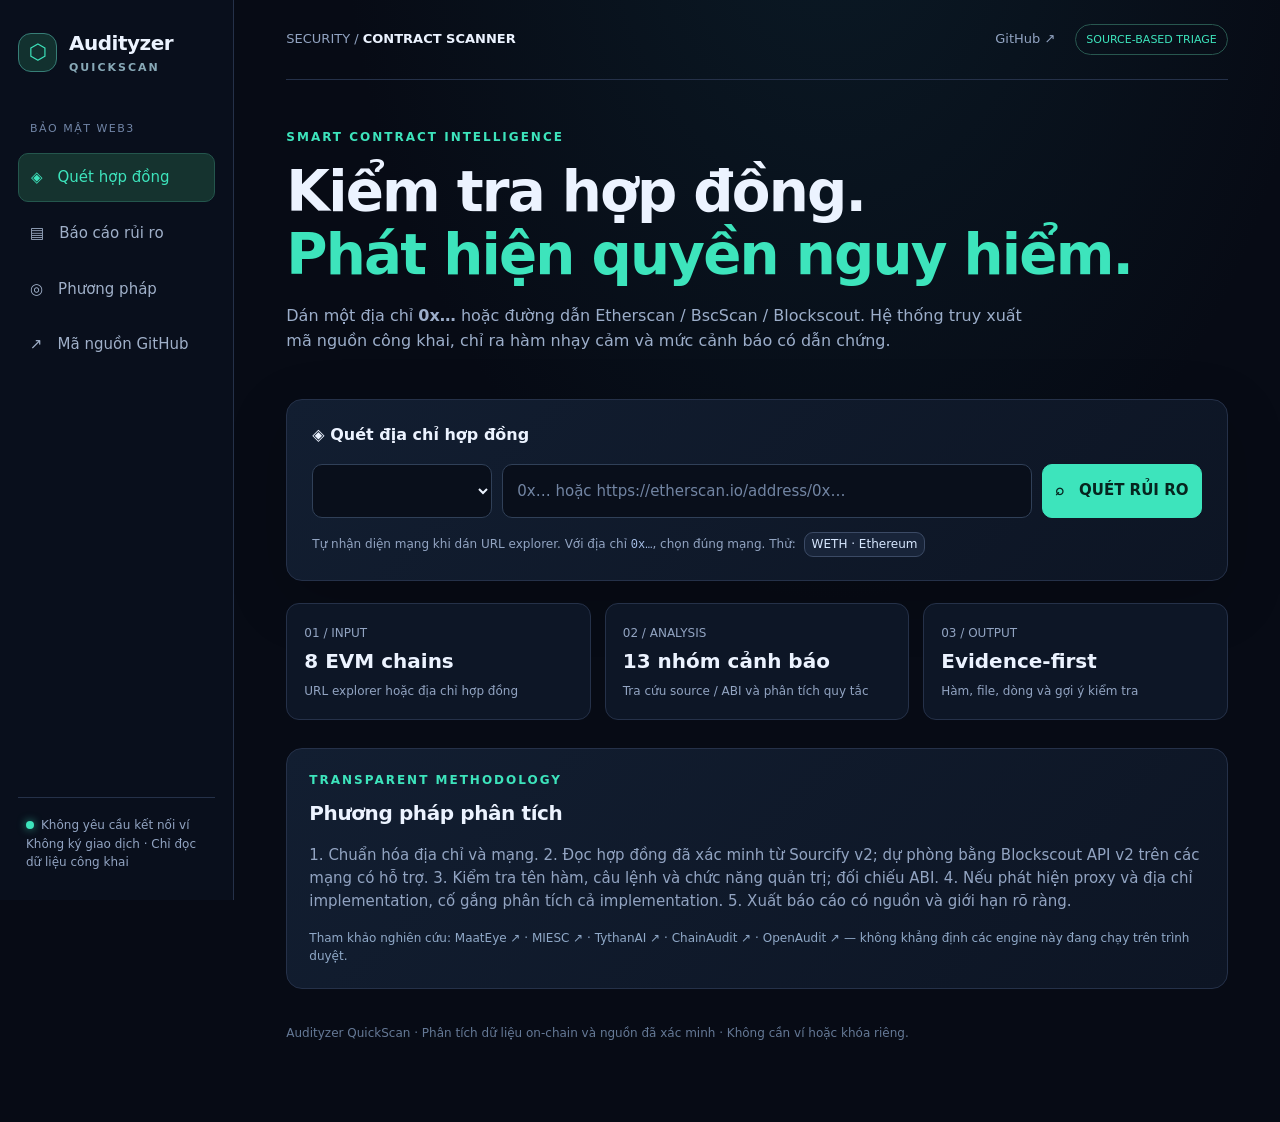
==== public/scanner/index.html @ 08c34d86 "feat(scanner): add Vietnamese explorer-like contract scanner UI" ====
<!doctype html>
<html lang="vi">
<head>
  <meta charset="utf-8">
  <meta name="viewport" content="width=device-width, initial-scale=1">
  <meta name="description" content="Audityzer QuickScan — dán địa chỉ smart contract hoặc URL explorer để nhận diện quyền và mẫu mã nguồn nhạy cảm, kèm bằng chứng.">
  <title>Audityzer QuickScan — Quét rủi ro hợp đồng thông minh</title>
  <link rel="stylesheet" href="./styles.css">
</head>
<body>
<div class="layout">
  <aside aria-label="Điều hướng">
    <a class="logo" href="./" aria-label="Audityzer QuickScan"><span class="brand-icon">⬡</span><span>Audityzer<small style="display:block;font-size:11px;color:#88a9b7;letter-spacing:2px">QUICKSCAN</small></span></a>
    <div class="nav-label">BẢO MẬT WEB3</div>
    <a href="#scanner" class="navlink active">◈　Quét hợp đồng</a>
    <a href="#results" class="navlink">▤　Báo cáo rủi ro</a>
    <a href="#method" class="navlink">◎　Phương pháp</a>
    <a href="https://github.com/Base27-CVNSS/Audityzer" target="_blank" rel="noopener noreferrer" class="navlink">↗　Mã nguồn GitHub</a>
    <div class="aside-bottom"><span class="status-dot"></span>Không yêu cầu kết nối ví<br>Không ký giao dịch · Chỉ đọc dữ liệu công khai</div>
  </aside>
  <main>
    <header class="topbar">
      <div class="breadcrumb">SECURITY / <strong>CONTRACT SCANNER</strong></div>
      <div class="toplinks"><a href="https://github.com/Base27-CVNSS/Audityzer" target="_blank" rel="noopener noreferrer">GitHub ↗</a><span class="pill">SOURCE-BASED TRIAGE</span></div>
    </header>
    <section class="hero" id="scanner">
      <div class="eyebrow">SMART CONTRACT INTELLIGENCE</div>
      <h1>Kiểm tra hợp đồng.<br><span>Phát hiện quyền nguy hiểm.</span></h1>
      <p class="subheading">Dán một địa chỉ <strong>0x…</strong> hoặc đường dẫn Etherscan / BscScan / Blockscout. Hệ thống truy xuất mã nguồn công khai, chỉ ra hàm nhạy cảm và mức cảnh báo có dẫn chứng.</p>
    </section>
    <form id="scanForm" class="search-panel">
      <div class="search-title">◈ Quét địa chỉ hợp đồng</div>
      <div class="searchgrid">
        <select class="field" id="chainSelect" aria-label="Chọn blockchain"></select>
        <input class="field" id="contractInput" name="address" aria-label="Địa chỉ hợp đồng hoặc URL explorer" placeholder="0x… hoặc https://etherscan.io/address/0x…" autocapitalize="off" autocomplete="off" spellcheck="false" required>
        <button class="button-primary" id="scanButton" type="submit">⌕　QUÉT RỦI RO</button>
      </div>
      <div class="search-hint">Tự nhận diện mạng khi dán URL explorer. Với địa chỉ <code>0x…</code>, chọn đúng mạng. Thử: <button class="button-ghost" type="button" id="exampleButton" style="padding:2px 7px;margin-left:4px">WETH · Ethereum</button></div>
      <div class="loading" id="loading" role="status" aria-live="polite"><span class="spinner" aria-hidden="true"></span><span id="loadingText">Đang tra cứu nguồn công khai…</span></div>
      <div class="message" id="message" role="alert"></div>
    </form>
    <div class="summary-strip" id="introStats">
      <div class="mini"><span>01 / INPUT</span><b>8 EVM chains</b><span>URL explorer hoặc địa chỉ hợp đồng</span></div>
      <div class="mini"><span>02 / ANALYSIS</span><b>13 nhóm cảnh báo</b><span>Tra cứu source / ABI và phân tích quy tắc</span></div>
      <div class="mini"><span>03 / OUTPUT</span><b>Evidence-first</b><span>Hàm, file, dòng và gợi ý kiểm tra</span></div>
    </div>
    <section class="results" id="results" aria-live="polite">
      <div class="section-head"><div><div class="eyebrow">AUDIT FINDINGS</div><h2>Kết quả quét hợp đồng</h2></div><span class="tiny" id="scanTime"></span></div>
      <div class="result-overview">
        <div class="panel score-card">
          <div class="tiny">CHỈ SỐ CẢNH BÁO QUY TẮC</div>
          <div class="score-ring" id="scoreRing"><div class="score-inner"><strong id="scoreNumber">—</strong><small>/ 100</small></div></div>
          <span class="tag unknown" id="scoreTag">Chưa đánh giá</span>
          <div id="scoreText" style="font-weight:750"></div>
          <p class="muted" id="scoreHint" style="font-size:12px;max-width:220px">Đây không phải điểm chứng nhận an toàn.</p>
        </div>
        <div class="panel">
          <h3 id="contractName">Hợp đồng</h3>
          <dl class="details">
            <dt>Mạng</dt><dd id="contractNetwork">—</dd>
            <dt>Địa chỉ</dt><dd class="address" id="contractAddress">—</dd>
            <dt>Xác minh nguồn</dt><dd id="contractVerified">—</dd>
            <dt>Nhà cung cấp</dt><dd id="contractProvider">—</dd>
            <dt>Phạm vi</dt><dd id="coverage">—</dd>
            <dt>Hợp đồng proxy</dt><dd id="proxyInfo">—</dd>
            <dt>Hàm / file mã nguồn</dt><dd id="functionStats">—</dd>
          </dl>
          <div class="actions">
            <a class="button-ghost" id="explorerLink" href="#" target="_blank" rel="noopener noreferrer">↗ Mở explorer</a>
            <button class="button-ghost" id="copyButton" type="button">⧉ Sao chép địa chỉ</button>
            <button class="button-ghost" id="shareButton" type="button">↗ Sao chép liên kết</button>
            <button class="button-ghost" id="exportButton" type="button">↓ Xuất JSON</button>
          </div>
        </div>
      </div>
      <div class="summary-strip" id="counts">
        <div class="mini"><span>NGHIÊM TRỌNG + CAO</span><b id="highCount">0</b><span>Quyền hoặc mẫu đáng chú ý</span></div>
        <div class="mini"><span>TRUNG BÌNH + THẤP</span><b id="otherCount">0</b><span>Cần thẩm định ngữ cảnh</span></div>
        <div class="mini"><span>TỔNG CẢNH BÁO</span><b id="totalCount">0</b><span>Được trích từ source hoặc ABI</span></div>
      </div>
      <div class="list-header"><div><h2>Hàm và hành vi cần xem xét</h2><span class="muted" style="font-size:12px">Chọn mức độ để lọc danh sách</span></div><div id="filters" class="filters" aria-label="Bộ lọc mức độ"><button type="button" class="filter" data-level="all" aria-pressed="true">Tất cả</button><button type="button" class="filter" data-level="critical" aria-pressed="false">Nghiêm trọng</button><button type="button" class="filter" data-level="high" aria-pressed="false">Cao</button><button type="button" class="filter" data-level="medium" aria-pressed="false">Trung bình</button><button type="button" class="filter" data-level="low" aria-pressed="false">Thấp</button></div></div>
      <div id="findingList"></div>
      <div class="notice"><strong>Giới hạn quan trọng:</strong> Đây là rà soát sơ bộ bằng mẫu mã nguồn/ABI, không phải kiểm toán bảo mật đầy đủ. Có hàm nhạy cảm không đồng nghĩa là gian lận; không có cảnh báo không chứng minh an toàn. Chưa mô phỏng mua/bán, honeypot, thanh khoản, thuế tại thời điểm giao dịch, quyền owner hiện tại hay khai thác thực tế. Proxy có thể nâng cấp sau thời điểm quét. Khi nguồn không xác minh hoặc API lỗi, kết quả là <strong>chưa đủ dữ liệu</strong>.</div>
    </section>
    <section class="panel" id="method" style="margin-top:28px">
      <div class="eyebrow">TRANSPARENT METHODOLOGY</div>
      <h2 style="margin-top:8px">Phương pháp phân tích</h2>
      <p class="muted">1. Chuẩn hóa địa chỉ và mạng. 2. Đọc hợp đồng đã xác minh từ Sourcify v2; dự phòng bằng Blockscout API v2 trên các mạng có hỗ trợ. 3. Kiểm tra tên hàm, câu lệnh và chức năng quản trị; đối chiếu ABI. 4. Nếu phát hiện proxy và địa chỉ implementation, cố gắng phân tích cả implementation. 5. Xuất báo cáo có nguồn và giới hạn rõ ràng.</p>
      <div class="sources">Tham khảo nghiên cứu: <a href="https://github.com/Lord1Egypt/MaatEye" target="_blank" rel="noopener noreferrer">MaatEye ↗</a> · <a href="https://github.com/fboiero/MIESC" target="_blank" rel="noopener noreferrer">MIESC ↗</a> · <a href="https://github.com/TythanAI/TythanAI" target="_blank" rel="noopener noreferrer">TythanAI ↗</a> · <a href="https://github.com/aizen299/smart-contract-auditor" target="_blank" rel="noopener noreferrer">ChainAudit ↗</a> · <a href="https://github.com/tradingstrategy-ai/openaudit" target="_blank" rel="noopener noreferrer">OpenAudit ↗</a> — không khẳng định các engine này đang chạy trên trình duyệt.</div>
    </section>
    <footer class="footer">Audityzer QuickScan · Phân tích dữ liệu on-chain và nguồn đã xác minh · Không cần ví hoặc khóa riêng.</footer>
  </main>
</div>
<script type="module" src="./app.js"></script>
</body>
</html>
---- public/scanner/styles.css ----
:root{color-scheme:dark;--bg:#070b15;--panel:#0e1626;--panel2:#121c2f;--stroke:#253149;--muted:#92a4c2;--ink:#ecf3ff;--accent:#3de4bc;--red:#ff5c72;--orange:#ffb453;--blue:#87aaff;--green:#3de4bc}
*{box-sizing:border-box}html{scroll-behavior:smooth}body{margin:0;background:radial-gradient(ellipse at 65% -14%,#12384755,transparent 42%),var(--bg);color:var(--ink);font:15px/1.55 Inter,ui-sans-serif,system-ui,-apple-system,"Segoe UI",sans-serif}
a{color:inherit;text-decoration:none}a:hover{color:var(--accent)}button,input,select{font:inherit}button{cursor:pointer}button:disabled{opacity:.55;cursor:not-allowed}
.layout{display:grid;grid-template-columns:234px minmax(0,1fr);min-height:100vh}
aside{padding:28px 18px;border-right:1px solid var(--stroke);background:#090f1c;position:sticky;top:0;height:100vh;display:flex;flex-direction:column}
.logo{display:flex;gap:12px;align-items:center;font-weight:850;font-size:20px;letter-spacing:-.5px}
.brand-icon{width:39px;height:39px;display:grid;place-items:center;border:1px solid #377e77;border-radius:13px;background:#12312f;color:var(--accent);font-size:21px}
.tiny{color:var(--muted);font-size:11px;font-weight:700;letter-spacing:1.3px;text-transform:uppercase}
.nav-label{margin:44px 12px 12px;color:#7185a6;font-size:11px;letter-spacing:1.5px}
.navlink{display:flex;gap:11px;align-items:center;margin:4px 0;padding:12px;color:#a0b0c9;border-radius:10px}
.navlink.active{color:var(--accent);background:#15332f;border:1px solid #24564d}
.aside-bottom{margin-top:auto;font-size:12px;color:var(--muted);border-top:1px solid var(--stroke);padding:18px 8px 0}
.status-dot{display:inline-block;width:8px;height:8px;margin-right:7px;border-radius:99px;background:var(--accent);box-shadow:0 0 9px #3de4bcaa}
main{min-width:0;padding:0 5% 80px;max-width:1700px;width:100%}
.topbar{display:flex;justify-content:space-between;align-items:center;min-height:80px;border-bottom:1px solid var(--stroke);gap:12px}
.breadcrumb{font-size:13px;color:var(--muted)}.breadcrumb strong{color:var(--ink)}
.toplinks{display:flex;gap:20px;align-items:center;color:var(--muted);font-size:13px}
.toplinks .pill{border:1px solid #28574f;color:var(--accent);padding:6px 10px;border-radius:20px;font-size:11px}
.hero{padding:48px 0 30px;max-width:1000px}
.eyebrow{color:var(--accent);font-size:12px;letter-spacing:2px;font-weight:800}
h1{font-size:clamp(32px,4.4vw,58px);line-height:1.12;letter-spacing:-1.8px;margin:13px 0 18px}h1 span{color:var(--accent)}
.subheading{color:#9caeca;font-size:16px;max-width:760px}
.search-panel,.panel{border:1px solid var(--stroke);border-radius:16px;background:linear-gradient(135deg,#121e31,#0d1524)}
.search-panel{padding:23px 25px;box-shadow:0 18px 60px #0003}
.search-title{font-weight:750;font-size:16px;margin:0 0 16px}
.searchgrid{display:grid;grid-template-columns:180px minmax(0,1fr) 160px;gap:10px}
.field{height:54px;background:#090f1b;border:1px solid #304058;border-radius:10px;color:var(--ink);outline:none;padding:0 14px;min-width:0}
.field:focus{border-color:var(--accent);box-shadow:0 0 0 3px #3de4bc18}
.field::placeholder{color:#7285a3}.button-primary{background:var(--accent);border:1px solid var(--accent);color:#06251f;border-radius:10px;font-weight:850}
.button-primary:hover{background:#7af5d6}
.search-hint{color:var(--muted);font-size:12px;margin-top:14px}
.search-hint code{color:#abc4ed}
.message{padding:13px 16px;border:1px solid #674353;color:#ffc0c9;background:#2a1624;border-radius:10px;margin-top:15px}
.message:empty{display:none}
.summary-strip{display:grid;grid-template-columns:repeat(3,1fr);gap:14px;margin-top:22px}
.mini{background:#0d1626;border:1px solid var(--stroke);border-radius:13px;padding:17px}
.mini b{display:block;font-size:20px;margin:2px 0}
.mini span{font-size:12px;color:var(--muted)}
.section-head{margin-top:39px;display:flex;justify-content:space-between;align-items:flex-end;gap:12px}
h2{font-size:20px;letter-spacing:-.4px;margin:0 0 8px}h3{font-size:16px;margin:0}.muted{color:var(--muted)}
.results{display:none}.results.visible{display:block}
.result-overview{display:grid;grid-template-columns:280px minmax(0,1fr);gap:16px;margin-top:14px}
.panel{padding:22px}.score-card{display:flex;flex-direction:column;align-items:center;justify-content:center;text-align:center}
.score-ring{--ring:#3de4bc;width:166px;height:166px;border-radius:50%;background:conic-gradient(var(--ring) calc(var(--score)*1%),#22304a 0);display:grid;place-items:center;margin:12px auto 20px}
.score-inner{width:138px;height:138px;border-radius:50%;background:#111b2d;display:flex;flex-direction:column;align-items:center;justify-content:center}
.score-inner strong{font-size:43px;line-height:1.1}.score-inner small{color:var(--muted)}
.score-card .tag{margin:0 0 12px}
.tag{display:inline-block;padding:4px 11px;border-radius:40px;border:1px solid #3d4d66;color:#acbbd5;font-weight:700;font-size:12px}
.tag.critical,.tag.high{background:#421f30;border-color:#814055;color:#ff8e9e}
.tag.medium{background:#42301e;border-color:#735633;color:#ffcd83}.tag.low{background:#14352e;border-color:#2b6957;color:#72f1c6}
.tag.unknown{background:#263047;border-color:#3c4863;color:#b4c5e4}
.address{font:12px/1.5 ui-monospace,SFMono-Regular,Consolas,monospace;color:#b6d4f1;word-break:break-all}
.details{display:grid;grid-template-columns:140px minmax(0,1fr);gap:12px;font-size:13px;margin:22px 0}
.details dt{color:var(--muted)}.details dd{margin:0;overflow-wrap:anywhere}
.status-ok{color:#6ceec6}.status-warn{color:#ffbf79}
.actions{display:flex;flex-wrap:wrap;gap:9px}.button-ghost{border:1px solid #3b4a65;color:#d8e8ff;background:#182439;padding:9px 12px;border-radius:9px;font-size:12px}
.button-ghost:hover{border-color:var(--accent)}
.list-header{display:flex;gap:12px;justify-content:space-between;align-items:center;flex-wrap:wrap;margin-top:18px;margin-bottom:12px}
.filters{display:flex;gap:7px;flex-wrap:wrap}.filter{border:1px solid #293c56;color:#8fa2c0;background:#101d30;padding:7px 11px;border-radius:8px;font-size:12px}
.filter[aria-pressed="true"]{border-color:var(--accent);color:#063025;background:var(--accent);font-weight:750}
.finding{background:#0e1728;border:1px solid var(--stroke);border-radius:12px;padding:18px 20px;margin-bottom:10px;border-left:3px solid #6686aa}
.finding.critical{border-left-color:var(--red)}.finding.high{border-left-color:#ff835b}.finding.medium{border-left-color:var(--orange)}.finding.low{border-left-color:#5e9dfb}
.finding-head{display:flex;align-items:center;gap:10px;flex-wrap:wrap}
.finding h3{font-size:15px}.finding p{color:#acbbd3;font-size:13px;margin:8px 0}
.finding code{font-size:12px;color:#a9f7db;word-break:break-word}
.finding-foot{font-size:12px;color:#7c91ad;display:flex;gap:12px;flex-wrap:wrap}
.empty{padding:33px;border:1px dashed #41516a;border-radius:12px;text-align:center;color:#a5b6d0}
.notice{margin-top:24px;border:1px solid #3c4e67;background:#111d2d;border-radius:12px;padding:16px;color:#aebfdb;font-size:12px}
.sources{font-size:12px;color:#90a9c8;margin-top:14px}
.loading{display:none;align-items:center;gap:12px;margin-top:15px;color:var(--accent)}.loading.active{display:flex}
.spinner{width:17px;height:17px;border-radius:50%;border:2px solid #336f67;border-top-color:var(--accent);animation:spin .8s linear infinite}@keyframes spin{to{transform:rotate(360deg)}}
.footer{margin-top:35px;color:#657996;font-size:12px}
@media(max-width:1050px){.layout{grid-template-columns:1fr}aside{position:static;height:auto;display:block;padding:15px 5%}.nav-label,.navlink,.aside-bottom{display:none}main{padding:0 5% 50px}.topbar{min-height:58px}}
@media(max-width:740px){.searchgrid{grid-template-columns:1fr}.result-overview,.summary-strip{grid-template-columns:1fr}.hero{padding:30px 0 24px}.panel{padding:16px}.toplinks{gap:10px}.toplinks a:first-child{display:none}h1{letter-spacing:-1px}}
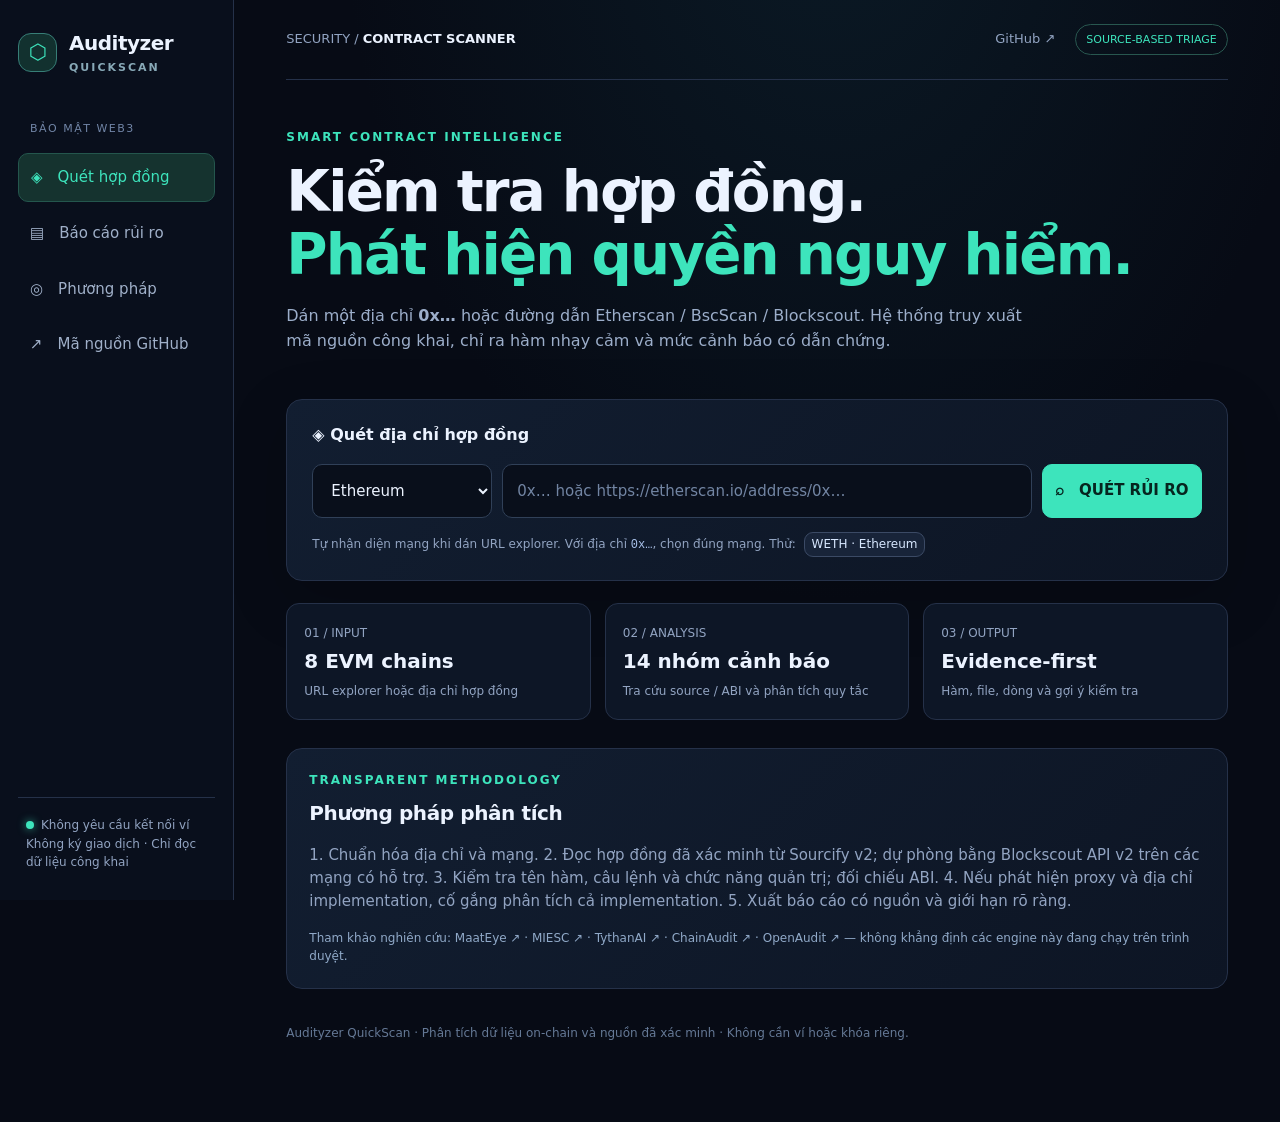
==== commit a65bc45c: "fix(scanner): correct detector group count" ====
--- a/public/scanner/index.html
+++ b/public/scanner/index.html
@@ -41,7 +41,7 @@
     </form>
     <div class="summary-strip" id="introStats">
       <div class="mini"><span>01 / INPUT</span><b>8 EVM chains</b><span>URL explorer hoặc địa chỉ hợp đồng</span></div>
-      <div class="mini"><span>02 / ANALYSIS</span><b>13 nhóm cảnh báo</b><span>Tra cứu source / ABI và phân tích quy tắc</span></div>
+      <div class="mini"><span>02 / ANALYSIS</span><b>14 nhóm cảnh báo</b><span>Tra cứu source / ABI và phân tích quy tắc</span></div>
       <div class="mini"><span>03 / OUTPUT</span><b>Evidence-first</b><span>Hàm, file, dòng và gợi ý kiểm tra</span></div>
     </div>
     <section class="results" id="results" aria-live="polite">
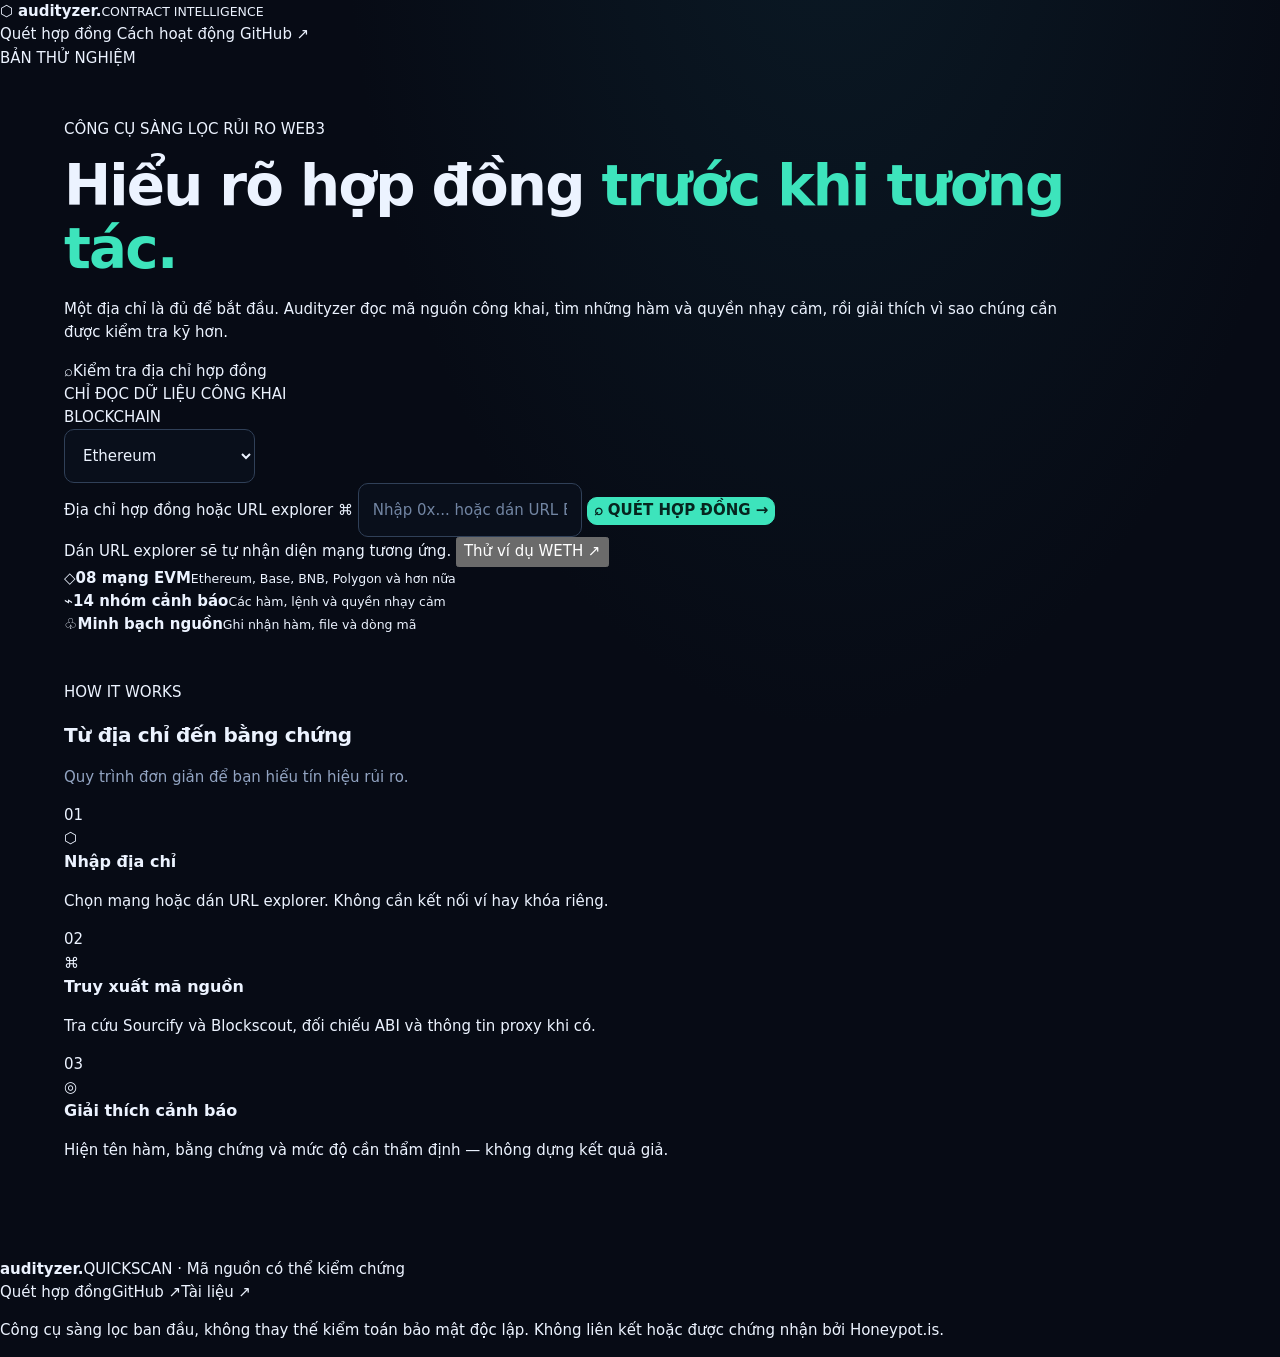
==== commit e1e01146: "feat(pages): redesign contract scanner with centered honeypot-inspired dark UX" ====
--- a/public/scanner/index.html
+++ b/public/scanner/index.html
@@ -2,94 +2,143 @@
 <html lang="vi">
 <head>
   <meta charset="utf-8">
-  <meta name="viewport" content="width=device-width, initial-scale=1">
-  <meta name="description" content="Audityzer QuickScan — dán địa chỉ smart contract hoặc URL explorer để nhận diện quyền và mẫu mã nguồn nhạy cảm, kèm bằng chứng.">
-  <title>Audityzer QuickScan — Quét rủi ro hợp đồng thông minh</title>
+  <meta name="viewport" content="width=device-width,initial-scale=1">
+  <meta name="theme-color" content="#080c14">
+  <meta name="color-scheme" content="dark">
+  <meta name="description" content="Audityzer QuickScan — kiểm tra dấu hiệu rủi ro hợp đồng thông minh từ mã nguồn đã xác minh. Dán địa chỉ 0x hoặc URL explorer, xem hàm nhạy cảm và bằng chứng.">
+  <meta property="og:title" content="Audityzer QuickScan — Smart Contract Risk Scanner">
+  <meta property="og:description" content="Dán địa chỉ hợp đồng. Phát hiện những hàm và quyền nhạy cảm. Không kết nối ví.">
+  <title>Audityzer QuickScan — Quét rủi ro Smart Contract</title>
+  <link rel="icon" href="data:image/svg+xml,%3Csvg xmlns='http://www.w3.org/2000/svg' viewBox='0 0 64 64'%3E%3Crect width='64' height='64' rx='16' fill='%23080c14'/%3E%3Cpath d='M32 9 51 20v24L32 55 13 44V20z' fill='none' stroke='%2358e3b5' stroke-width='4'/%3E%3Cpath d='m23 31 6 6 12-13' fill='none' stroke='%2358e3b5' stroke-linecap='round' stroke-linejoin='round' stroke-width='4'/%3E%3C/svg%3E">
   <link rel="stylesheet" href="./styles.css">
 </head>
 <body>
-<div class="layout">
-  <aside aria-label="Điều hướng">
-    <a class="logo" href="./" aria-label="Audityzer QuickScan"><span class="brand-icon">⬡</span><span>Audityzer<small style="display:block;font-size:11px;color:#88a9b7;letter-spacing:2px">QUICKSCAN</small></span></a>
-    <div class="nav-label">BẢO MẬT WEB3</div>
-    <a href="#scanner" class="navlink active">◈　Quét hợp đồng</a>
-    <a href="#results" class="navlink">▤　Báo cáo rủi ro</a>
-    <a href="#method" class="navlink">◎　Phương pháp</a>
-    <a href="https://github.com/Base27-CVNSS/Audityzer" target="_blank" rel="noopener noreferrer" class="navlink">↗　Mã nguồn GitHub</a>
-    <div class="aside-bottom"><span class="status-dot"></span>Không yêu cầu kết nối ví<br>Không ký giao dịch · Chỉ đọc dữ liệu công khai</div>
-  </aside>
+<div class="site">
+  <header class="site-header">
+    <div class="shell header-inner">
+      <a class="brand" href="./" aria-label="Audityzer QuickScan — trang chủ">
+        <span class="brand-mark" aria-hidden="true">⬡</span>
+        <span class="brand-copy"><strong>audityzer<span class="brand-point">.</span></strong><small>CONTRACT INTELLIGENCE</small></span>
+      </a>
+      <nav class="desktop-nav" aria-label="Điều hướng chính">
+        <a class="nav-active" href="#scanner">Quét hợp đồng</a>
+        <a href="#method">Cách hoạt động</a>
+        <a href="https://github.com/Base27-CVNSS/Audityzer" target="_blank" rel="noopener noreferrer">GitHub <span aria-hidden="true">↗</span></a>
+      </nav>
+      <span class="header-tag"><span class="pulse" aria-hidden="true"></span> BẢN THỬ NGHIỆM</span>
+    </div>
+  </header>
   <main>
-    <header class="topbar">
-      <div class="breadcrumb">SECURITY / <strong>CONTRACT SCANNER</strong></div>
-      <div class="toplinks"><a href="https://github.com/Base27-CVNSS/Audityzer" target="_blank" rel="noopener noreferrer">GitHub ↗</a><span class="pill">SOURCE-BASED TRIAGE</span></div>
-    </header>
-    <section class="hero" id="scanner">
-      <div class="eyebrow">SMART CONTRACT INTELLIGENCE</div>
-      <h1>Kiểm tra hợp đồng.<br><span>Phát hiện quyền nguy hiểm.</span></h1>
-      <p class="subheading">Dán một địa chỉ <strong>0x…</strong> hoặc đường dẫn Etherscan / BscScan / Blockscout. Hệ thống truy xuất mã nguồn công khai, chỉ ra hàm nhạy cảm và mức cảnh báo có dẫn chứng.</p>
+    <section class="hero shell" id="scanner">
+      <div class="hero-glow" aria-hidden="true"></div>
+      <div class="hero-kicker"><span class="kicker-rule"></span> CÔNG CỤ SÀNG LỌC RỦI RO WEB3 <span class="kicker-rule"></span></div>
+      <h1>Hiểu rõ hợp đồng <span>trước khi tương tác.</span></h1>
+      <p class="hero-description">Một địa chỉ là đủ để bắt đầu. Audityzer đọc mã nguồn công khai, tìm những hàm và quyền nhạy cảm, rồi giải thích vì sao chúng cần được kiểm tra kỹ hơn.</p>
+
+      <form id="scanForm" class="scanner-panel" aria-label="Biểu mẫu quét hợp đồng">
+        <div class="scan-topline">
+          <div class="scan-section-heading"><span class="scan-icon" aria-hidden="true">⌕</span><span>Kiểm tra địa chỉ hợp đồng</span></div>
+          <span class="scanner-subtag"><span class="dot"></span> CHỈ ĐỌC DỮ LIỆU CÔNG KHAI</span>
+        </div>
+        <label class="input-label" for="chainSelect">BLOCKCHAIN</label>
+        <div class="input-row">
+          <div class="select-wrapper">
+            <select id="chainSelect" class="field chain-select" aria-label="Chọn blockchain"></select>
+          </div>
+          <label class="address-wrapper">
+            <span class="sr-only">Địa chỉ hợp đồng hoặc URL explorer</span>
+            <span class="input-symbol" aria-hidden="true">⌘</span>
+            <input class="field address-field" id="contractInput" name="address" aria-label="Địa chỉ hợp đồng hoặc URL explorer" placeholder="Nhập 0x... hoặc dán URL Etherscan / BaseScan..." autocapitalize="off" autocomplete="off" spellcheck="false" required>
+          </label>
+          <button class="button-primary" id="scanButton" type="submit"><span class="btn-icon" aria-hidden="true">⌕</span> QUÉT HỢP ĐỒNG <span aria-hidden="true">→</span></button>
+        </div>
+        <div class="scan-bottomline">
+          <span>Dán URL explorer sẽ tự nhận diện mạng tương ứng.</span>
+          <button type="button" id="exampleButton" class="example-button">Thử ví dụ WETH <span aria-hidden="true">↗</span></button>
+        </div>
+        <div id="loading" class="loading" role="status" aria-live="polite"><span class="spinner" aria-hidden="true"></span><span id="loadingText">Đang truy xuất mã nguồn…</span></div>
+        <div class="message" id="message" role="alert"></div>
+      </form>
+
+      <div id="introStats" class="trust-strip">
+        <div class="trust-stat"><span class="trust-symbol" aria-hidden="true">◇</span><span><strong>08 mạng EVM</strong><small>Ethereum, Base, BNB, Polygon và hơn nữa</small></span></div>
+        <div class="trust-stat"><span class="trust-symbol" aria-hidden="true">⌁</span><span><strong>14 nhóm cảnh báo</strong><small>Các hàm, lệnh và quyền nhạy cảm</small></span></div>
+        <div class="trust-stat"><span class="trust-symbol" aria-hidden="true">♧</span><span><strong>Minh bạch nguồn</strong><small>Ghi nhận hàm, file và dòng mã</small></span></div>
+      </div>
     </section>
-    <form id="scanForm" class="search-panel">
-      <div class="search-title">◈ Quét địa chỉ hợp đồng</div>
-      <div class="searchgrid">
-        <select class="field" id="chainSelect" aria-label="Chọn blockchain"></select>
-        <input class="field" id="contractInput" name="address" aria-label="Địa chỉ hợp đồng hoặc URL explorer" placeholder="0x… hoặc https://etherscan.io/address/0x…" autocapitalize="off" autocomplete="off" spellcheck="false" required>
-        <button class="button-primary" id="scanButton" type="submit">⌕　QUÉT RỦI RO</button>
+
+    <section id="results" class="results shell" aria-live="polite" aria-label="Kết quả phân tích">
+      <div class="section-header">
+        <div><p class="section-eyebrow">AUDIT RESULTS</p><h2>Báo cáo phân tích hợp đồng</h2></div>
+        <span class="scan-time" id="scanTime"></span>
       </div>
-      <div class="search-hint">Tự nhận diện mạng khi dán URL explorer. Với địa chỉ <code>0x…</code>, chọn đúng mạng. Thử: <button class="button-ghost" type="button" id="exampleButton" style="padding:2px 7px;margin-left:4px">WETH · Ethereum</button></div>
-      <div class="loading" id="loading" role="status" aria-live="polite"><span class="spinner" aria-hidden="true"></span><span id="loadingText">Đang tra cứu nguồn công khai…</span></div>
-      <div class="message" id="message" role="alert"></div>
-    </form>
-    <div class="summary-strip" id="introStats">
-      <div class="mini"><span>01 / INPUT</span><b>8 EVM chains</b><span>URL explorer hoặc địa chỉ hợp đồng</span></div>
-      <div class="mini"><span>02 / ANALYSIS</span><b>14 nhóm cảnh báo</b><span>Tra cứu source / ABI và phân tích quy tắc</span></div>
-      <div class="mini"><span>03 / OUTPUT</span><b>Evidence-first</b><span>Hàm, file, dòng và gợi ý kiểm tra</span></div>
-    </div>
-    <section class="results" id="results" aria-live="polite">
-      <div class="section-head"><div><div class="eyebrow">AUDIT FINDINGS</div><h2>Kết quả quét hợp đồng</h2></div><span class="tiny" id="scanTime"></span></div>
-      <div class="result-overview">
+      <div class="overview-grid">
         <div class="panel score-card">
-          <div class="tiny">CHỈ SỐ CẢNH BÁO QUY TẮC</div>
-          <div class="score-ring" id="scoreRing"><div class="score-inner"><strong id="scoreNumber">—</strong><small>/ 100</small></div></div>
-          <span class="tag unknown" id="scoreTag">Chưa đánh giá</span>
-          <div id="scoreText" style="font-weight:750"></div>
-          <p class="muted" id="scoreHint" style="font-size:12px;max-width:220px">Đây không phải điểm chứng nhận an toàn.</p>
+          <span class="panel-eyebrow">CHỈ SỐ CẢNH BÁO</span>
+          <div class="score-ring" id="scoreRing"><div class="score-inner"><strong id="scoreNumber">—</strong><small>/100</small></div></div>
+          <span id="scoreTag" class="tag unknown">Chưa đánh giá</span>
+          <strong id="scoreText" class="score-text">Chưa có kết quả</strong>
+          <p class="score-caption" id="scoreHint">Đây không phải chứng nhận an toàn.</p>
         </div>
-        <div class="panel">
-          <h3 id="contractName">Hợp đồng</h3>
+        <div class="panel contract-card">
+          <div class="contract-card-top">
+            <div><span class="panel-eyebrow">CHI TIẾT HỢP ĐỒNG</span><h3 id="contractName">Hợp đồng</h3></div>
+            <span class="contract-tag">ON-CHAIN LOOKUP</span>
+          </div>
           <dl class="details">
-            <dt>Mạng</dt><dd id="contractNetwork">—</dd>
+            <dt>Mạng blockchain</dt><dd id="contractNetwork">—</dd>
             <dt>Địa chỉ</dt><dd class="address" id="contractAddress">—</dd>
-            <dt>Xác minh nguồn</dt><dd id="contractVerified">—</dd>
-            <dt>Nhà cung cấp</dt><dd id="contractProvider">—</dd>
-            <dt>Phạm vi</dt><dd id="coverage">—</dd>
-            <dt>Hợp đồng proxy</dt><dd id="proxyInfo">—</dd>
-            <dt>Hàm / file mã nguồn</dt><dd id="functionStats">—</dd>
+            <dt>Xác minh mã nguồn</dt><dd id="contractVerified">—</dd>
+            <dt>Nhà cung cấp dữ liệu</dt><dd id="contractProvider">—</dd>
+            <dt>Phạm vi phân tích</dt><dd id="coverage">—</dd>
+            <dt>Proxy / Implementation</dt><dd id="proxyInfo">—</dd>
+            <dt>Hàm / File mã nguồn</dt><dd id="functionStats">—</dd>
           </dl>
           <div class="actions">
-            <a class="button-ghost" id="explorerLink" href="#" target="_blank" rel="noopener noreferrer">↗ Mở explorer</a>
-            <button class="button-ghost" id="copyButton" type="button">⧉ Sao chép địa chỉ</button>
-            <button class="button-ghost" id="shareButton" type="button">↗ Sao chép liên kết</button>
+            <a class="button-ghost" id="explorerLink" href="#" target="_blank" rel="noopener noreferrer">Mở explorer ↗</a>
+            <button class="button-ghost" id="copyButton" type="button">Sao chép địa chỉ</button>
+            <button class="button-ghost" id="shareButton" type="button">Chia sẻ kết quả</button>
             <button class="button-ghost" id="exportButton" type="button">↓ Xuất JSON</button>
           </div>
         </div>
       </div>
-      <div class="summary-strip" id="counts">
-        <div class="mini"><span>NGHIÊM TRỌNG + CAO</span><b id="highCount">0</b><span>Quyền hoặc mẫu đáng chú ý</span></div>
-        <div class="mini"><span>TRUNG BÌNH + THẤP</span><b id="otherCount">0</b><span>Cần thẩm định ngữ cảnh</span></div>
-        <div class="mini"><span>TỔNG CẢNH BÁO</span><b id="totalCount">0</b><span>Được trích từ source hoặc ABI</span></div>
+      <div class="counts-strip" id="counts">
+        <div class="count-card"><span>NGHIÊM TRỌNG + CAO</span><strong id="highCount">0</strong><small>Phát hiện đáng chú ý</small></div>
+        <div class="count-card"><span>TRUNG BÌNH + THẤP</span><strong id="otherCount">0</strong><small>Cần đánh giá thêm</small></div>
+        <div class="count-card"><span>TỔNG CẢNH BÁO</span><strong id="totalCount">0</strong><small>Theo quy tắc tĩnh</small></div>
       </div>
-      <div class="list-header"><div><h2>Hàm và hành vi cần xem xét</h2><span class="muted" style="font-size:12px">Chọn mức độ để lọc danh sách</span></div><div id="filters" class="filters" aria-label="Bộ lọc mức độ"><button type="button" class="filter" data-level="all" aria-pressed="true">Tất cả</button><button type="button" class="filter" data-level="critical" aria-pressed="false">Nghiêm trọng</button><button type="button" class="filter" data-level="high" aria-pressed="false">Cao</button><button type="button" class="filter" data-level="medium" aria-pressed="false">Trung bình</button><button type="button" class="filter" data-level="low" aria-pressed="false">Thấp</button></div></div>
-      <div id="findingList"></div>
-      <div class="notice"><strong>Giới hạn quan trọng:</strong> Đây là rà soát sơ bộ bằng mẫu mã nguồn/ABI, không phải kiểm toán bảo mật đầy đủ. Có hàm nhạy cảm không đồng nghĩa là gian lận; không có cảnh báo không chứng minh an toàn. Chưa mô phỏng mua/bán, honeypot, thanh khoản, thuế tại thời điểm giao dịch, quyền owner hiện tại hay khai thác thực tế. Proxy có thể nâng cấp sau thời điểm quét. Khi nguồn không xác minh hoặc API lỗi, kết quả là <strong>chưa đủ dữ liệu</strong>.</div>
+      <div class="list-header">
+        <div><p class="section-eyebrow">FUNCTION INSPECTION</p><h2>Hàm và hành vi cần xem xét</h2><p class="muted">Chạm một mức độ để lọc phát hiện.</p></div>
+        <div id="filters" class="filters" role="group" aria-label="Lọc cảnh báo theo mức độ">
+          <button class="filter" type="button" data-level="all" aria-pressed="true">Tất cả</button>
+          <button class="filter" type="button" data-level="critical" aria-pressed="false">Nghiêm trọng</button>
+          <button class="filter" type="button" data-level="high" aria-pressed="false">Cao</button>
+          <button class="filter" type="button" data-level="medium" aria-pressed="false">Trung bình</button>
+          <button class="filter" type="button" data-level="low" aria-pressed="false">Thấp</button>
+        </div>
+      </div>
+      <div id="findingList" class="findings"></div>
+      <div class="notice"><strong>Điều cần biết:</strong> Audityzer QuickScan phát hiện các <em>dấu hiệu cần kiểm tra</em> dựa trên mã nguồn/ABI, không xác nhận khai thác được hay hợp đồng gian lận. Không có cảnh báo không đồng nghĩa an toàn. Phiên bản này chưa mô phỏng giao dịch mua/bán, thuế hiệu lực, thanh khoản hay quyền quản trị hiện tại. Nếu không có mã nguồn/ABI hoặc API lỗi, kết quả là <strong>chưa đủ dữ liệu</strong>.</div>
     </section>
-    <section class="panel" id="method" style="margin-top:28px">
-      <div class="eyebrow">TRANSPARENT METHODOLOGY</div>
-      <h2 style="margin-top:8px">Phương pháp phân tích</h2>
-      <p class="muted">1. Chuẩn hóa địa chỉ và mạng. 2. Đọc hợp đồng đã xác minh từ Sourcify v2; dự phòng bằng Blockscout API v2 trên các mạng có hỗ trợ. 3. Kiểm tra tên hàm, câu lệnh và chức năng quản trị; đối chiếu ABI. 4. Nếu phát hiện proxy và địa chỉ implementation, cố gắng phân tích cả implementation. 5. Xuất báo cáo có nguồn và giới hạn rõ ràng.</p>
-      <div class="sources">Tham khảo nghiên cứu: <a href="https://github.com/Lord1Egypt/MaatEye" target="_blank" rel="noopener noreferrer">MaatEye ↗</a> · <a href="https://github.com/fboiero/MIESC" target="_blank" rel="noopener noreferrer">MIESC ↗</a> · <a href="https://github.com/TythanAI/TythanAI" target="_blank" rel="noopener noreferrer">TythanAI ↗</a> · <a href="https://github.com/aizen299/smart-contract-auditor" target="_blank" rel="noopener noreferrer">ChainAudit ↗</a> · <a href="https://github.com/tradingstrategy-ai/openaudit" target="_blank" rel="noopener noreferrer">OpenAudit ↗</a> — không khẳng định các engine này đang chạy trên trình duyệt.</div>
+
+    <section class="method-wrap" id="method">
+      <div class="shell">
+        <div class="section-header method-header"><div><p class="section-eyebrow">HOW IT WORKS</p><h2>Từ địa chỉ đến bằng chứng</h2><p class="muted">Quy trình đơn giản để bạn hiểu tín hiệu rủi ro.</p></div></div>
+        <div class="method-grid">
+          <article class="method-card"><span class="step-no">01</span><div class="method-glyph">⬡</div><h3>Nhập địa chỉ</h3><p>Chọn mạng hoặc dán URL explorer. Không cần kết nối ví hay khóa riêng.</p></article>
+          <article class="method-card"><span class="step-no">02</span><div class="method-glyph">⌘</div><h3>Truy xuất mã nguồn</h3><p>Tra cứu Sourcify và Blockscout, đối chiếu ABI và thông tin proxy khi có.</p></article>
+          <article class="method-card"><span class="step-no">03</span><div class="method-glyph">◎</div><h3>Giải thích cảnh báo</h3><p>Hiện tên hàm, bằng chứng và mức độ cần thẩm định — không dựng kết quả giả.</p></article>
+        </div>
+      </div>
     </section>
-    <footer class="footer">Audityzer QuickScan · Phân tích dữ liệu on-chain và nguồn đã xác minh · Không cần ví hoặc khóa riêng.</footer>
   </main>
+  <footer class="site-footer">
+    <div class="shell footer-inner">
+      <div><strong>audityzer<span class="brand-point">.</span></strong><span>QUICKSCAN · Mã nguồn có thể kiểm chứng</span></div>
+      <div><a href="#scanner">Quét hợp đồng</a><a href="https://github.com/Base27-CVNSS/Audityzer" rel="noopener noreferrer" target="_blank">GitHub ↗</a><a href="https://github.com/Base27-CVNSS/Audityzer/blob/safe-improvements/docs/QUICKSCAN.md" rel="noopener noreferrer" target="_blank">Tài liệu ↗</a></div>
+    </div>
+    <p class="footer-note shell">Công cụ sàng lọc ban đầu, không thay thế kiểm toán bảo mật độc lập. Không liên kết hoặc được chứng nhận bởi Honeypot.is.</p>
+  </footer>
 </div>
 <script type="module" src="./app.js"></script>
 </body>
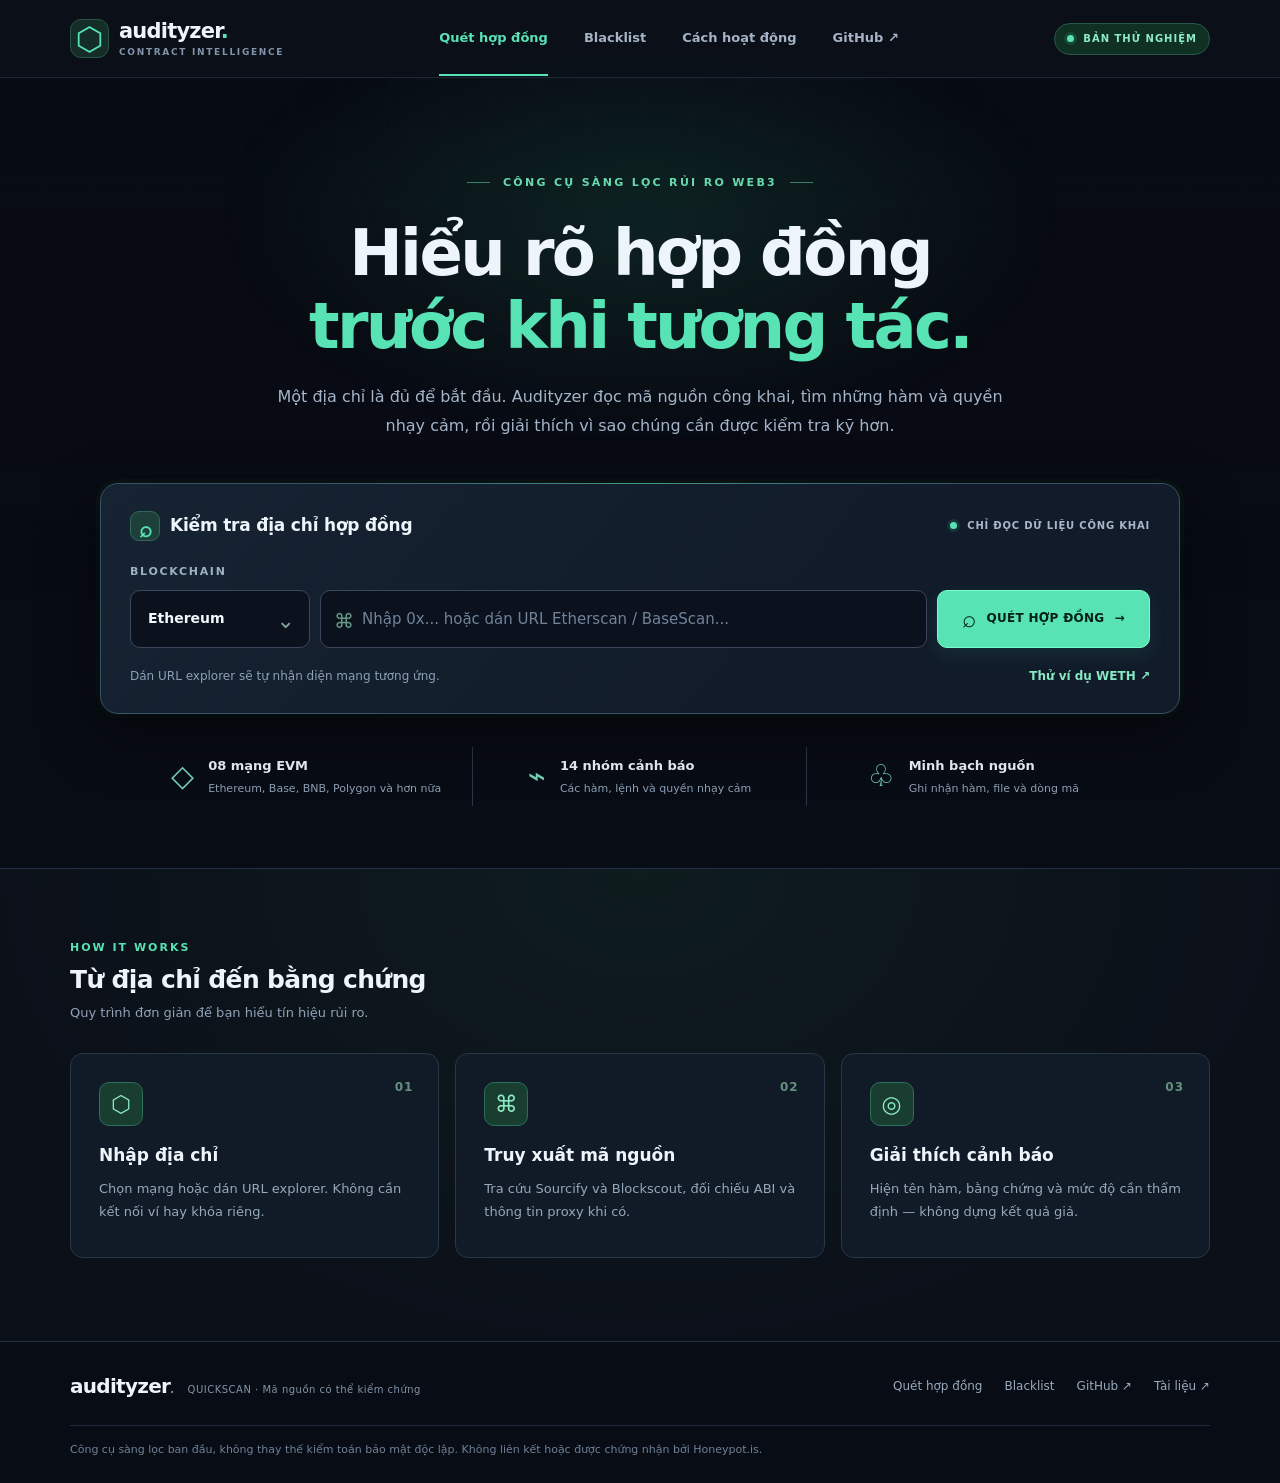
==== commit 50ad039d: "feat(blacklist): publish MEW and EtherScamDB threat lookup beside QuickScan" ====
--- a/public/scanner/index.html
+++ b/public/scanner/index.html
@@ -11,7 +11,13 @@
   <title>Audityzer QuickScan — Quét rủi ro Smart Contract</title>
   <link rel="icon" href="data:image/svg+xml,%3Csvg xmlns='http://www.w3.org/2000/svg' viewBox='0 0 64 64'%3E%3Crect width='64' height='64' rx='16' fill='%23080c14'/%3E%3Cpath d='M32 9 51 20v24L32 55 13 44V20z' fill='none' stroke='%2358e3b5' stroke-width='4'/%3E%3Cpath d='m23 31 6 6 12-13' fill='none' stroke='%2358e3b5' stroke-linecap='round' stroke-linejoin='round' stroke-width='4'/%3E%3C/svg%3E">
   <link rel="stylesheet" href="./styles.css">
-</head>
+<style>
+.bl-panel{margin:20px 0 26px;background:#111c28;border:1px solid #2d554d;border-radius:14px;padding:20px 24px;display:flex;justify-content:space-between;align-items:center;gap:20px}
+.bl-panel h3{font-size:18px;color:#e9faf8;margin:7px 0}.bl-panel p{font-size:13px;color:#adc3cc;line-height:1.6;margin:0}
+.bl-panel a{color:#67e7bd;font-weight:700;white-space:nowrap;font-size:13px;text-decoration:none}
+.bl-eyebrow{font-size:10px;letter-spacing:1.7px;color:#63dcb4;font-weight:800}
+@media(max-width:680px){.bl-panel{display:block}.bl-panel a{display:inline-block;margin-top:14px}}
+</style></head>
 <body>
 <div class="site">
   <header class="site-header">
@@ -22,6 +28,7 @@
       </a>
       <nav class="desktop-nav" aria-label="Điều hướng chính">
         <a class="nav-active" href="#scanner">Quét hợp đồng</a>
+        <a data-blacklist-link href="../blacklist/">Blacklist</a>
         <a href="#method">Cách hoạt động</a>
         <a href="https://github.com/Base27-CVNSS/Audityzer" target="_blank" rel="noopener noreferrer">GitHub <span aria-hidden="true">↗</span></a>
       </nav>
@@ -102,6 +109,11 @@
           </div>
         </div>
       </div>
+      <section id="blPanel" class="bl-panel" aria-live="polite" aria-label="Đối chiếu Blacklist">
+        <div><span class="bl-eyebrow">BLACKLIST CROSS-CHECK</span><h3>Đối chiếu nguồn cảnh báo cộng đồng</h3>
+        <p id="blStatus">Sẽ kiểm tra địa chỉ cùng MyEtherWallet và EtherScamDB khi có kết quả phân tích.</p></div>
+        <a id="blDetails" href="../blacklist/">Tra cứu chi tiết ↗</a>
+      </section>
       <div class="counts-strip" id="counts">
         <div class="count-card"><span>NGHIÊM TRỌNG + CAO</span><strong id="highCount">0</strong><small>Phát hiện đáng chú ý</small></div>
         <div class="count-card"><span>TRUNG BÌNH + THẤP</span><strong id="otherCount">0</strong><small>Cần đánh giá thêm</small></div>
@@ -135,7 +147,7 @@
   <footer class="site-footer">
     <div class="shell footer-inner">
       <div><strong>audityzer<span class="brand-point">.</span></strong><span>QUICKSCAN · Mã nguồn có thể kiểm chứng</span></div>
-      <div><a href="#scanner">Quét hợp đồng</a><a href="https://github.com/Base27-CVNSS/Audityzer" rel="noopener noreferrer" target="_blank">GitHub ↗</a><a href="https://github.com/Base27-CVNSS/Audityzer/blob/safe-improvements/docs/QUICKSCAN.md" rel="noopener noreferrer" target="_blank">Tài liệu ↗</a></div>
+      <div><a href="#scanner">Quét hợp đồng</a><a data-blacklist-link href="../blacklist/">Blacklist</a><a href="https://github.com/Base27-CVNSS/Audityzer" rel="noopener noreferrer" target="_blank">GitHub ↗</a><a href="https://github.com/Base27-CVNSS/Audityzer/blob/safe-improvements/docs/QUICKSCAN.md" rel="noopener noreferrer" target="_blank">Tài liệu ↗</a></div>
     </div>
     <p class="footer-note shell">Công cụ sàng lọc ban đầu, không thay thế kiểm toán bảo mật độc lập. Không liên kết hoặc được chứng nhận bởi Honeypot.is.</p>
   </footer>
--- a/public/scanner/styles.css
+++ b/public/scanner/styles.css
@@ -1,74 +1,143 @@
-:root{color-scheme:dark;--bg:#070b15;--panel:#0e1626;--panel2:#121c2f;--stroke:#253149;--muted:#92a4c2;--ink:#ecf3ff;--accent:#3de4bc;--red:#ff5c72;--orange:#ffb453;--blue:#87aaff;--green:#3de4bc}
-*{box-sizing:border-box}html{scroll-behavior:smooth}body{margin:0;background:radial-gradient(ellipse at 65% -14%,#12384755,transparent 42%),var(--bg);color:var(--ink);font:15px/1.55 Inter,ui-sans-serif,system-ui,-apple-system,"Segoe UI",sans-serif}
-a{color:inherit;text-decoration:none}a:hover{color:var(--accent)}button,input,select{font:inherit}button{cursor:pointer}button:disabled{opacity:.55;cursor:not-allowed}
-.layout{display:grid;grid-template-columns:234px minmax(0,1fr);min-height:100vh}
-aside{padding:28px 18px;border-right:1px solid var(--stroke);background:#090f1c;position:sticky;top:0;height:100vh;display:flex;flex-direction:column}
-.logo{display:flex;gap:12px;align-items:center;font-weight:850;font-size:20px;letter-spacing:-.5px}
-.brand-icon{width:39px;height:39px;display:grid;place-items:center;border:1px solid #377e77;border-radius:13px;background:#12312f;color:var(--accent);font-size:21px}
-.tiny{color:var(--muted);font-size:11px;font-weight:700;letter-spacing:1.3px;text-transform:uppercase}
-.nav-label{margin:44px 12px 12px;color:#7185a6;font-size:11px;letter-spacing:1.5px}
-.navlink{display:flex;gap:11px;align-items:center;margin:4px 0;padding:12px;color:#a0b0c9;border-radius:10px}
-.navlink.active{color:var(--accent);background:#15332f;border:1px solid #24564d}
-.aside-bottom{margin-top:auto;font-size:12px;color:var(--muted);border-top:1px solid var(--stroke);padding:18px 8px 0}
-.status-dot{display:inline-block;width:8px;height:8px;margin-right:7px;border-radius:99px;background:var(--accent);box-shadow:0 0 9px #3de4bcaa}
-main{min-width:0;padding:0 5% 80px;max-width:1700px;width:100%}
-.topbar{display:flex;justify-content:space-between;align-items:center;min-height:80px;border-bottom:1px solid var(--stroke);gap:12px}
-.breadcrumb{font-size:13px;color:var(--muted)}.breadcrumb strong{color:var(--ink)}
-.toplinks{display:flex;gap:20px;align-items:center;color:var(--muted);font-size:13px}
-.toplinks .pill{border:1px solid #28574f;color:var(--accent);padding:6px 10px;border-radius:20px;font-size:11px}
-.hero{padding:48px 0 30px;max-width:1000px}
-.eyebrow{color:var(--accent);font-size:12px;letter-spacing:2px;font-weight:800}
-h1{font-size:clamp(32px,4.4vw,58px);line-height:1.12;letter-spacing:-1.8px;margin:13px 0 18px}h1 span{color:var(--accent)}
-.subheading{color:#9caeca;font-size:16px;max-width:760px}
-.search-panel,.panel{border:1px solid var(--stroke);border-radius:16px;background:linear-gradient(135deg,#121e31,#0d1524)}
-.search-panel{padding:23px 25px;box-shadow:0 18px 60px #0003}
-.search-title{font-weight:750;font-size:16px;margin:0 0 16px}
-.searchgrid{display:grid;grid-template-columns:180px minmax(0,1fr) 160px;gap:10px}
-.field{height:54px;background:#090f1b;border:1px solid #304058;border-radius:10px;color:var(--ink);outline:none;padding:0 14px;min-width:0}
-.field:focus{border-color:var(--accent);box-shadow:0 0 0 3px #3de4bc18}
-.field::placeholder{color:#7285a3}.button-primary{background:var(--accent);border:1px solid var(--accent);color:#06251f;border-radius:10px;font-weight:850}
-.button-primary:hover{background:#7af5d6}
-.search-hint{color:var(--muted);font-size:12px;margin-top:14px}
-.search-hint code{color:#abc4ed}
-.message{padding:13px 16px;border:1px solid #674353;color:#ffc0c9;background:#2a1624;border-radius:10px;margin-top:15px}
+:root{color-scheme:dark;--bg:#080c14;--surface:#101721;--panel:#121b29;--panel-alt:#0c1420;--edge:#283343;--edge-soft:#1b2937;--ink:#edf4fa;--muted:#93a4b6;--low:#55dcae;--accent:#58e3b5;--red:#fa6f80;--amber:#f3b464;--blue:#94a9f5}
+*{box-sizing:border-box}
+html{scroll-behavior:smooth;scroll-padding-top:85px}
+body{margin:0;background:var(--bg);color:var(--ink);font:15px/1.6 Inter,ui-sans-serif,system-ui,-apple-system,BlinkMacSystemFont,"Segoe UI",sans-serif;-webkit-font-smoothing:antialiased}
+a{color:inherit;text-decoration:none;transition:color .2s}
+a:hover{color:var(--accent)}
+button,input,select{font:inherit}
+button{cursor:pointer}
+button:disabled{cursor:not-allowed;opacity:.65}
+:focus-visible{outline:2px solid var(--accent);outline-offset:3px}
+.shell{width:min(1140px,calc(100% - 48px));margin:0 auto}
+.site{min-width:300px;overflow-x:clip}
+.site-header{height:78px;border-bottom:1px solid #263244b3;background:#0a1019e8;position:relative;z-index:10}
+.header-inner{height:100%;display:flex;align-items:center;justify-content:space-between;gap:26px}
+.brand{display:flex;align-items:center;gap:10px;flex-shrink:0}
+.brand-mark{height:39px;width:39px;display:grid;place-items:center;font-size:32px;font-weight:700;line-height:1;color:var(--accent);border-radius:11px;border:1px solid #295446;background:#142d27}
+.brand-copy{display:flex;flex-direction:column;line-height:1.15}
+.brand-copy strong{font-size:21px;letter-spacing:-.8px;font-weight:850}
+.brand-point{color:var(--accent)}
+.brand-copy small{font-size:9px;letter-spacing:1.7px;font-weight:700;color:#8294aa;margin-top:4px}
+.desktop-nav{display:flex;align-items:center;gap:36px;font-size:13px;font-weight:600;color:#a5b3c5}
+.nav-active{color:var(--accent);position:relative}
+.nav-active:after{content:"";position:absolute;left:0;right:0;bottom:-27px;height:2px;background:var(--accent)}
+.header-tag{color:#8deac8;border:1px solid #275746;background:#103024;border-radius:40px;padding:7px 12px;font-size:10px;letter-spacing:1px;font-weight:800;white-space:nowrap}
+.pulse,.dot{display:inline-block;width:7px;height:7px;background:var(--accent);border-radius:50%;box-shadow:0 0 0 3px #4cefb220}
+.pulse{margin-right:5px}
+.hero{position:relative;padding:96px 0 62px;text-align:center;isolation:isolate}
+.hero:before{content:"";position:absolute;inset:0 -10vw auto;height:520px;z-index:-2;background:linear-gradient(#080c1400,#080c14f5),linear-gradient(90deg,transparent 49px,#2840362c 50px),linear-gradient(0deg,transparent 49px,#2840362c 50px);background-size:auto,50px 50px,50px 50px;mask-image:linear-gradient(#0007,#0000)}
+.hero-glow{position:absolute;z-index:-1;pointer-events:none;top:-80px;left:50%;transform:translateX(-50%);height:440px;width:min(850px,100%);background:radial-gradient(ellipse,#1c5d494a,transparent 67%);filter:blur(22px)}
+.hero-kicker{display:flex;align-items:center;justify-content:center;gap:13px;letter-spacing:2.3px;font-size:11px;font-weight:800;color:#67d9ac}
+.kicker-rule{width:23px;height:1px;background:#62cba292}
+h1{margin:25px auto 18px;max-width:950px;font-size:clamp(36px,5.1vw,64px);line-height:1.15;font-weight:850;letter-spacing:-2.6px;text-wrap:balance}
+h1 span{color:var(--accent)}
+.hero-description{color:#a5b5c9;max-width:730px;margin:0 auto 42px;font-size:16px;line-height:1.85}
+.scanner-panel{position:relative;text-align:left;margin:0 auto;max-width:1080px;border:1px solid #385363;border-radius:18px;background:linear-gradient(130deg,#162332 0%,#111b29 70%);padding:27px 29px 23px;box-shadow:0 18px 55px #0008,0 0 0 4px #12291e42}
+.scanner-panel:before{content:"";position:absolute;top:-1px;left:20%;width:60%;height:1px;background:linear-gradient(90deg,transparent,#4edcb47a,transparent)}
+.scan-topline,.scan-bottomline{display:flex;align-items:center;justify-content:space-between;gap:14px;flex-wrap:wrap}
+.scan-section-heading{display:flex;align-items:center;gap:10px;font-size:17px;letter-spacing:-.2px;font-weight:800}
+.scan-icon{border-radius:9px;background:#1e403a;border:1px solid #346759;display:grid;place-items:center;color:var(--accent);height:30px;width:30px;font-size:22px}
+.scanner-subtag{color:#a6b8ca;font-size:10px;letter-spacing:.8px;font-weight:700}
+.scanner-subtag .dot{margin-right:6px}
+.input-label{display:block;color:#9eb0c2;margin:22px 0 9px;font-size:11px;font-weight:800;letter-spacing:1.7px}
+.input-row{display:grid;grid-template-columns:180px minmax(0,1fr) 213px;gap:10px}
+.field{height:58px;border-radius:10px;border:1px solid #3b485b;background:#0b121d;color:#f1f9fd;width:100%;outline:none}
+.field:focus{border-color:var(--accent);box-shadow:0 0 0 3px #58e3b51f}
+.chain-select{appearance:none;padding:0 37px 0 17px;font-size:14px;font-weight:750;cursor:pointer}
+.select-wrapper{position:relative}
+.select-wrapper:after{content:"⌄";color:#83a598;pointer-events:none;position:absolute;right:15px;top:13px;font-size:22px}
+.address-wrapper{min-width:0;position:relative;display:block}
+.address-field{padding:0 15px 0 41px;text-overflow:ellipsis}
+.address-field::placeholder{color:#70839a}
+.input-symbol{position:absolute;top:15px;left:14px;color:#689d8b;font-size:20px}
+.button-primary{display:flex;align-items:center;justify-content:center;gap:10px;white-space:nowrap;background:var(--accent);border:1px solid #79ffcc;color:#042016;padding:0 10px;border-radius:10px;font-size:12px;font-weight:900;letter-spacing:.3px;box-shadow:0 6px 20px #55e3b51b;transition:background .2s,transform .2s}
+.button-primary:hover{background:#8cf6cd;transform:translateY(-1px)}
+.btn-icon{font-size:24px;font-weight:500;line-height:1}
+.scan-bottomline{margin-top:15px;color:#8da0b7;font-size:12px}
+.example-button{background:none;border:0;color:#86e9c2;font-size:12px;font-weight:750;padding:4px 0}
+.example-button:hover{color:white}
+.loading{display:none;align-items:center;gap:11px;padding:13px 0 0;color:#81ebc4;font-size:13px}
+.loading.active{display:flex}
+.spinner{width:18px;height:18px;border:2px solid #4b8376;border-top-color:#95fdd2;border-radius:50%;animation:spin .8s linear infinite}
+@keyframes spin{to{transform:rotate(360deg)}}
+.message{margin-top:15px;padding:12px 15px;background:#361e29;border:1px solid #8b5361;border-radius:9px;color:#ffd9dd;font-size:13px}
 .message:empty{display:none}
-.summary-strip{display:grid;grid-template-columns:repeat(3,1fr);gap:14px;margin-top:22px}
-.mini{background:#0d1626;border:1px solid var(--stroke);border-radius:13px;padding:17px}
-.mini b{display:block;font-size:20px;margin:2px 0}
-.mini span{font-size:12px;color:var(--muted)}
-.section-head{margin-top:39px;display:flex;justify-content:space-between;align-items:flex-end;gap:12px}
-h2{font-size:20px;letter-spacing:-.4px;margin:0 0 8px}h3{font-size:16px;margin:0}.muted{color:var(--muted)}
-.results{display:none}.results.visible{display:block}
-.result-overview{display:grid;grid-template-columns:280px minmax(0,1fr);gap:16px;margin-top:14px}
-.panel{padding:22px}.score-card{display:flex;flex-direction:column;align-items:center;justify-content:center;text-align:center}
-.score-ring{--ring:#3de4bc;width:166px;height:166px;border-radius:50%;background:conic-gradient(var(--ring) calc(var(--score)*1%),#22304a 0);display:grid;place-items:center;margin:12px auto 20px}
-.score-inner{width:138px;height:138px;border-radius:50%;background:#111b2d;display:flex;flex-direction:column;align-items:center;justify-content:center}
-.score-inner strong{font-size:43px;line-height:1.1}.score-inner small{color:var(--muted)}
-.score-card .tag{margin:0 0 12px}
-.tag{display:inline-block;padding:4px 11px;border-radius:40px;border:1px solid #3d4d66;color:#acbbd5;font-weight:700;font-size:12px}
-.tag.critical,.tag.high{background:#421f30;border-color:#814055;color:#ff8e9e}
-.tag.medium{background:#42301e;border-color:#735633;color:#ffcd83}.tag.low{background:#14352e;border-color:#2b6957;color:#72f1c6}
-.tag.unknown{background:#263047;border-color:#3c4863;color:#b4c5e4}
-.address{font:12px/1.5 ui-monospace,SFMono-Regular,Consolas,monospace;color:#b6d4f1;word-break:break-all}
-.details{display:grid;grid-template-columns:140px minmax(0,1fr);gap:12px;font-size:13px;margin:22px 0}
-.details dt{color:var(--muted)}.details dd{margin:0;overflow-wrap:anywhere}
-.status-ok{color:#6ceec6}.status-warn{color:#ffbf79}
-.actions{display:flex;flex-wrap:wrap;gap:9px}.button-ghost{border:1px solid #3b4a65;color:#d8e8ff;background:#182439;padding:9px 12px;border-radius:9px;font-size:12px}
-.button-ghost:hover{border-color:var(--accent)}
-.list-header{display:flex;gap:12px;justify-content:space-between;align-items:center;flex-wrap:wrap;margin-top:18px;margin-bottom:12px}
-.filters{display:flex;gap:7px;flex-wrap:wrap}.filter{border:1px solid #293c56;color:#8fa2c0;background:#101d30;padding:7px 11px;border-radius:8px;font-size:12px}
-.filter[aria-pressed="true"]{border-color:var(--accent);color:#063025;background:var(--accent);font-weight:750}
-.finding{background:#0e1728;border:1px solid var(--stroke);border-radius:12px;padding:18px 20px;margin-bottom:10px;border-left:3px solid #6686aa}
-.finding.critical{border-left-color:var(--red)}.finding.high{border-left-color:#ff835b}.finding.medium{border-left-color:var(--orange)}.finding.low{border-left-color:#5e9dfb}
-.finding-head{display:flex;align-items:center;gap:10px;flex-wrap:wrap}
-.finding h3{font-size:15px}.finding p{color:#acbbd3;font-size:13px;margin:8px 0}
-.finding code{font-size:12px;color:#a9f7db;word-break:break-word}
-.finding-foot{font-size:12px;color:#7c91ad;display:flex;gap:12px;flex-wrap:wrap}
-.empty{padding:33px;border:1px dashed #41516a;border-radius:12px;text-align:center;color:#a5b6d0}
-.notice{margin-top:24px;border:1px solid #3c4e67;background:#111d2d;border-radius:12px;padding:16px;color:#aebfdb;font-size:12px}
-.sources{font-size:12px;color:#90a9c8;margin-top:14px}
-.loading{display:none;align-items:center;gap:12px;margin-top:15px;color:var(--accent)}.loading.active{display:flex}
-.spinner{width:17px;height:17px;border-radius:50%;border:2px solid #336f67;border-top-color:var(--accent);animation:spin .8s linear infinite}@keyframes spin{to{transform:rotate(360deg)}}
-.footer{margin-top:35px;color:#657996;font-size:12px}
-@media(max-width:1050px){.layout{grid-template-columns:1fr}aside{position:static;height:auto;display:block;padding:15px 5%}.nav-label,.navlink,.aside-bottom{display:none}main{padding:0 5% 50px}.topbar{min-height:58px}}
-@media(max-width:740px){.searchgrid{grid-template-columns:1fr}.result-overview,.summary-strip{grid-template-columns:1fr}.hero{padding:30px 0 24px}.panel{padding:16px}.toplinks{gap:10px}.toplinks a:first-child{display:none}h1{letter-spacing:-1px}}
+.trust-strip{margin:33px auto 0;display:grid;grid-template-columns:repeat(3,minmax(0,1fr));gap:0;max-width:1000px}
+.trust-stat{display:flex;align-items:center;justify-content:center;gap:14px;padding:9px 24px;border-right:1px solid #2c3746;text-align:left}
+.trust-stat:last-child{border-right:0}
+.trust-symbol{color:#77d2b5;font-size:30px;line-height:1}
+.trust-stat strong{font-size:13px;font-weight:800;display:block}
+.trust-stat small{font-size:11px;color:#8d9fb4;display:block;line-height:1.55;margin-top:3px}
+.results{display:none;padding:50px 0 58px}
+.results.visible{display:block;animation:appear .3s ease-out}
+@keyframes appear{from{opacity:.35;transform:translateY(10px)}to{opacity:1;transform:translateY(0)}}
+.section-header,.list-header{display:flex;align-items:end;justify-content:space-between;gap:16px;flex-wrap:wrap;margin-bottom:21px}
+.section-eyebrow{margin:0 0 8px;font-size:11px;color:var(--accent);letter-spacing:2px;font-weight:850}
+h2{font-size:25px;letter-spacing:-.65px;line-height:1.3;margin:0}
+h3{font-size:19px;margin:0;line-height:1.3}
+.scan-time,.panel-eyebrow{font-size:10px;letter-spacing:1.45px;color:#93a6bd;font-weight:850}
+.overview-grid{display:grid;grid-template-columns:285px minmax(0,1fr);gap:17px}
+.panel{background:linear-gradient(140deg,#131e2c,#101825);border:1px solid #2d3a4e;border-radius:15px;padding:24px}
+.score-card{display:flex;flex-direction:column;align-items:center;text-align:center;justify-content:center}
+.score-ring{--ring:#55dcae;--score:0;width:163px;height:163px;display:grid;place-items:center;margin:24px auto 19px;border-radius:100%;background:conic-gradient(var(--ring) calc(var(--score)*1%),#2e3a4a 0)}
+.score-inner{width:139px;height:139px;display:flex;flex-direction:column;align-items:center;justify-content:center;border-radius:100%;background:#111c2a}
+.score-inner strong{font-size:49px;letter-spacing:-2px;line-height:1.12}
+.score-inner small{font-size:12px;color:#839ab0}
+.tag{display:inline-block;border-radius:30px;border:1px solid #3d4b5d;background:#253042;color:#b6c7d9;padding:5px 11px;font-size:11px;font-weight:800}
+.tag.critical,.tag.high{background:#38202b;color:#ff9ca5;border-color:#76434e}
+.tag.medium{background:#362a1c;color:#f9c988;border-color:#6e5235}
+.tag.low{background:#183d31;color:#8ef7cc;border-color:#2d6b55}
+.tag.unknown{background:#2a3444;color:#becde0;border-color:#566171}
+.score-text{margin-top:12px;font-size:14px}
+.score-caption{color:#91a4b9;font-size:12px;line-height:1.55;margin:9px 0 0}
+.contract-card-top{display:flex;justify-content:space-between;gap:16px;align-items:start;flex-wrap:wrap}
+.contract-card h3{margin-top:10px}
+.contract-tag{border:1px solid #2c6055;color:#8de4c6;background:#17382f;padding:5px 9px;border-radius:5px;font-size:10px;letter-spacing:.6px;font-weight:750}
+.details{display:grid;grid-template-columns:175px minmax(0,1fr);gap:12px 17px;font-size:13px;margin:25px 0 23px}
+.details dt{color:#92a4b9}
+.details dd{margin:0;color:#ecf3ff;overflow-wrap:anywhere}
+.details .address{font:12px/1.55 ui-monospace,SFMono-Regular,Consolas,monospace;color:#a7e8d1}
+.status-ok{color:#77e9be!important}
+.status-warn{color:#ffc180!important}
+.actions{border-top:1px solid #293749;padding-top:18px;display:flex;flex-wrap:wrap;gap:9px}
+.button-ghost{padding:8px 11px;border:1px solid #3e4a5d;color:#d5e6f1;background:#1a2636;border-radius:7px;font-size:12px;font-weight:700}
+.button-ghost:hover{border-color:#5adfb4;color:#a8fbdc}
+.counts-strip{display:grid;grid-template-columns:repeat(3,minmax(0,1fr));gap:14px;margin:18px 0 33px}
+.count-card{background:#111b28;border:1px solid #2a3648;border-radius:12px;padding:19px 23px;display:flex;flex-direction:column}
+.count-card>span{color:#92a8bc;font-weight:800;letter-spacing:1px;font-size:11px}
+.count-card strong{font-size:34px;line-height:1.35;margin:7px 0;font-variant-numeric:tabular-nums}
+.count-card small{font-size:12px;color:#8d9eb3}
+.list-header{margin-top:31px}
+.muted{color:#91a3b9;font-size:13px;margin:6px 0 0}
+.filters{display:flex;align-items:center;gap:7px;flex-wrap:wrap}
+.filter{border:1px solid #314154;background:#141f2d;color:#a0b3c8;border-radius:7px;padding:7px 11px;font-size:11px;font-weight:750}
+.filter[aria-pressed="true"]{background:#56e1b4;color:#0b2b1c;border-color:#56e1b4}
+.finding{position:relative;border:1px solid #283648;border-left:3px solid #778eaa;background:linear-gradient(120deg,#151e2c,#101723);border-radius:10px;padding:17px 20px;margin-bottom:11px}
+.finding.critical{border-left-color:#f25d77}.finding.high{border-left-color:#fa906b}.finding.medium{border-left-color:#f1b96c}.finding.low{border-left-color:#6d9fec}
+.finding-head{display:flex;align-items:center;gap:11px;flex-wrap:wrap}
+.finding h3{font-size:15px}
+.finding p{font-size:13px;color:#adbed0;margin:8px 0}
+.finding code{color:#9ff1c9;overflow-wrap:anywhere;font:12px/1.7 ui-monospace,SFMono-Regular,Consolas,monospace}
+.finding-foot{display:flex;gap:16px;flex-wrap:wrap;font-size:12px;color:#8398b1}
+.empty{padding:30px;color:#abbccc;border:1px dashed #54647a;border-radius:10px;text-align:center}
+.notice{padding:18px 21px;border:1px solid #66512e;border-radius:10px;color:#cdbd9d;font-size:12px;background:#28211557;line-height:1.75;margin:29px 0 0}
+.notice strong{color:#f5cc92}
+.method-wrap{padding:70px 0 83px;border-top:1px solid #243245;border-bottom:1px solid #243245;background:radial-gradient(ellipse at 50% 0%,#14352a52,transparent 72%),#0b1019}
+.method-header{margin-bottom:30px}
+.method-grid{display:grid;grid-template-columns:repeat(3,minmax(0,1fr));gap:16px}
+.method-card{position:relative;padding:28px;border:1px solid #293849;background:#111a27;border-radius:13px;min-height:205px}
+.step-no{position:absolute;right:25px;top:24px;color:#648f7e;font-size:12px;letter-spacing:1px;font-weight:850}
+.method-glyph{display:grid;place-items:center;width:44px;height:44px;border:1px solid #2a7058;background:#1a3d31;color:#8aebc0;font-size:23px;border-radius:10px;margin-bottom:18px}
+.method-card h3{font-size:17px}
+.method-card p{margin:10px 0 0;color:#96a9bb;font-size:13px;line-height:1.8}
+.site-footer{padding:28px 0 24px;background:#080d15}
+.footer-inner{display:flex;justify-content:space-between;align-items:center;gap:20px}
+.footer-inner>div:first-child{display:flex;align-items:baseline;gap:13px}
+.footer-inner strong{font-size:20px;font-weight:850;letter-spacing:-.7px}
+.footer-inner span{color:#8294a9;font-size:10px;letter-spacing:.5px}
+.footer-inner>div:last-child{display:flex;gap:22px;color:#98aabc;font-size:12px}
+.footer-note{margin:23px auto 0;border-top:1px solid #1d2b3d;padding-top:15px;font-size:11px;color:#6f8198}
+.sr-only{position:absolute;width:1px;height:1px;overflow:hidden;clip:rect(0,0,0,0);white-space:nowrap}
+@media(max-width:950px){.input-row{grid-template-columns:160px minmax(0,1fr)}.button-primary{grid-column:1/-1;height:53px}.hero{padding-top:77px}.overview-grid{grid-template-columns:245px minmax(0,1fr)}.details{grid-template-columns:140px minmax(0,1fr)}}
+@media(max-width:740px){.shell{width:min(100% - 28px,550px)}.site-header{height:69px}.brand-copy strong{font-size:18px}.brand-mark{width:35px;height:35px;font-size:26px}.desktop-nav{display:none}.header-tag{font-size:9px;padding:6px 9px}.hero{padding:55px 0 45px}h1{letter-spacing:-1.6px;font-size:clamp(34px,9vw,49px)}.hero-kicker{letter-spacing:1.3px;font-size:9px}.kicker-rule{width:11px}.hero-description{font-size:14px;margin-bottom:28px}.scanner-panel{padding:20px 16px 18px}.scan-section-heading{font-size:15px}.scanner-subtag{font-size:9px}.input-row{grid-template-columns:1fr}.field{height:53px}.button-primary{grid-column:auto}.trust-strip{grid-template-columns:1fr;margin-top:22px}.trust-stat{justify-content:start;padding:11px 5px;border-right:0;border-bottom:1px solid #263546}.trust-stat:last-child{border:0}.overview-grid,.counts-strip,.method-grid{grid-template-columns:1fr}.results{padding-top:30px}.score-ring{margin:17px 0}.panel{padding:18px}.details{grid-template-columns:120px minmax(0,1fr);gap:12px}.section-header{align-items:start}.section-header h2,.list-header h2{font-size:21px}.scan-time{font-size:9px}.method-wrap{padding:45px 0}.method-card{min-height:180px}.footer-inner{align-items:flex-start;flex-direction:column}.footer-inner>div:last-child{flex-wrap:wrap}}
+@media(prefers-reduced-motion:reduce){html{scroll-behavior:auto}*,*:before,*:after{animation-duration:.01ms!important;transition-duration:.01ms!important}}
